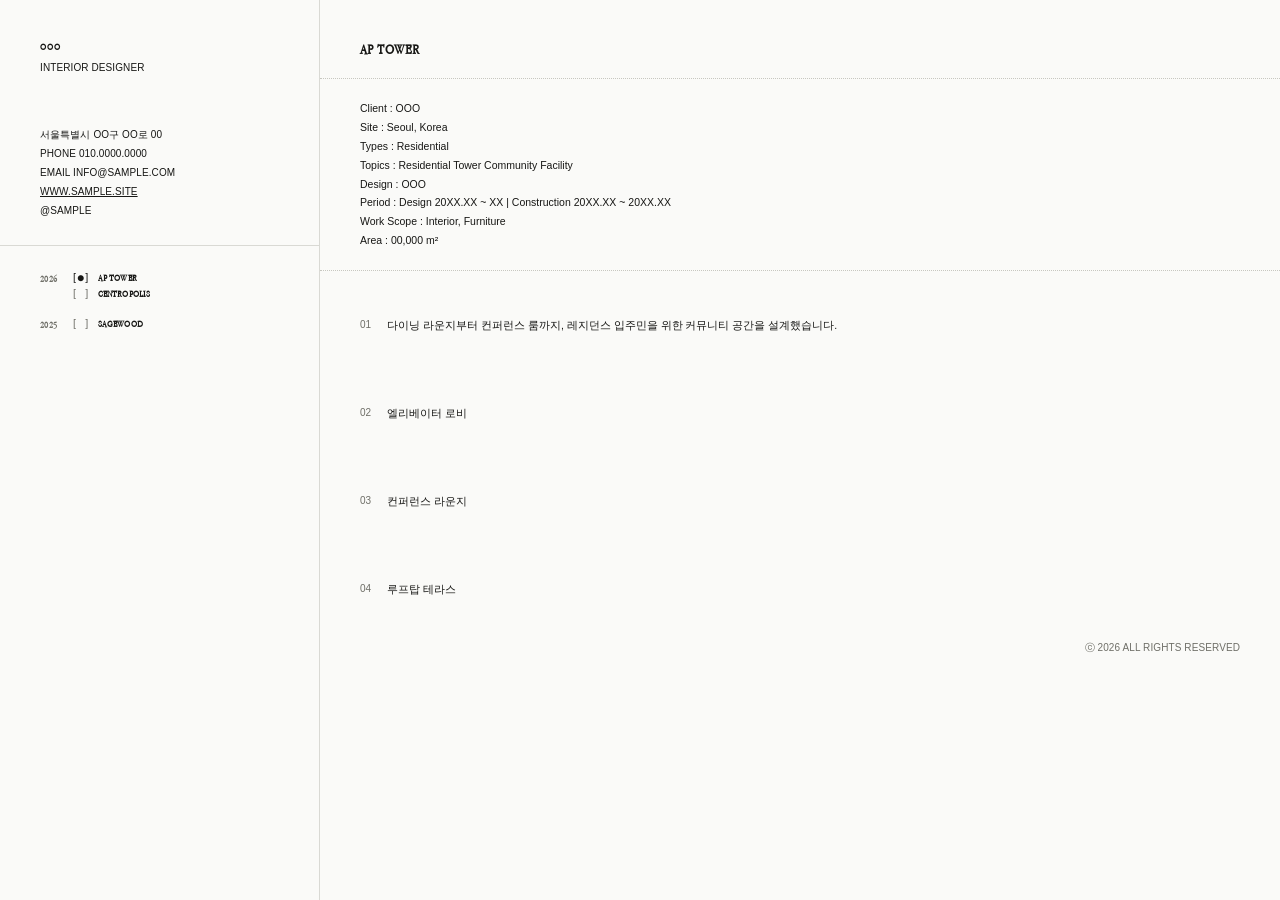
==== index.html @ 4965a157 "Initial commit: interior design portfolio site + builder tool Includes option-a (single page), optio" ====
<!DOCTYPE html>
<html lang="ko">
<head>
<meta charset="UTF-8" />
<meta http-equiv="refresh" content="0; url=./option-a/index.html" />
<title>OOO — Interior Portfolio</title>
<link rel="canonical" href="./option-a/index.html" />
</head>
<body>
<p><a href="./option-a/index.html">포트폴리오로 이동</a></p>
</body>
</html>
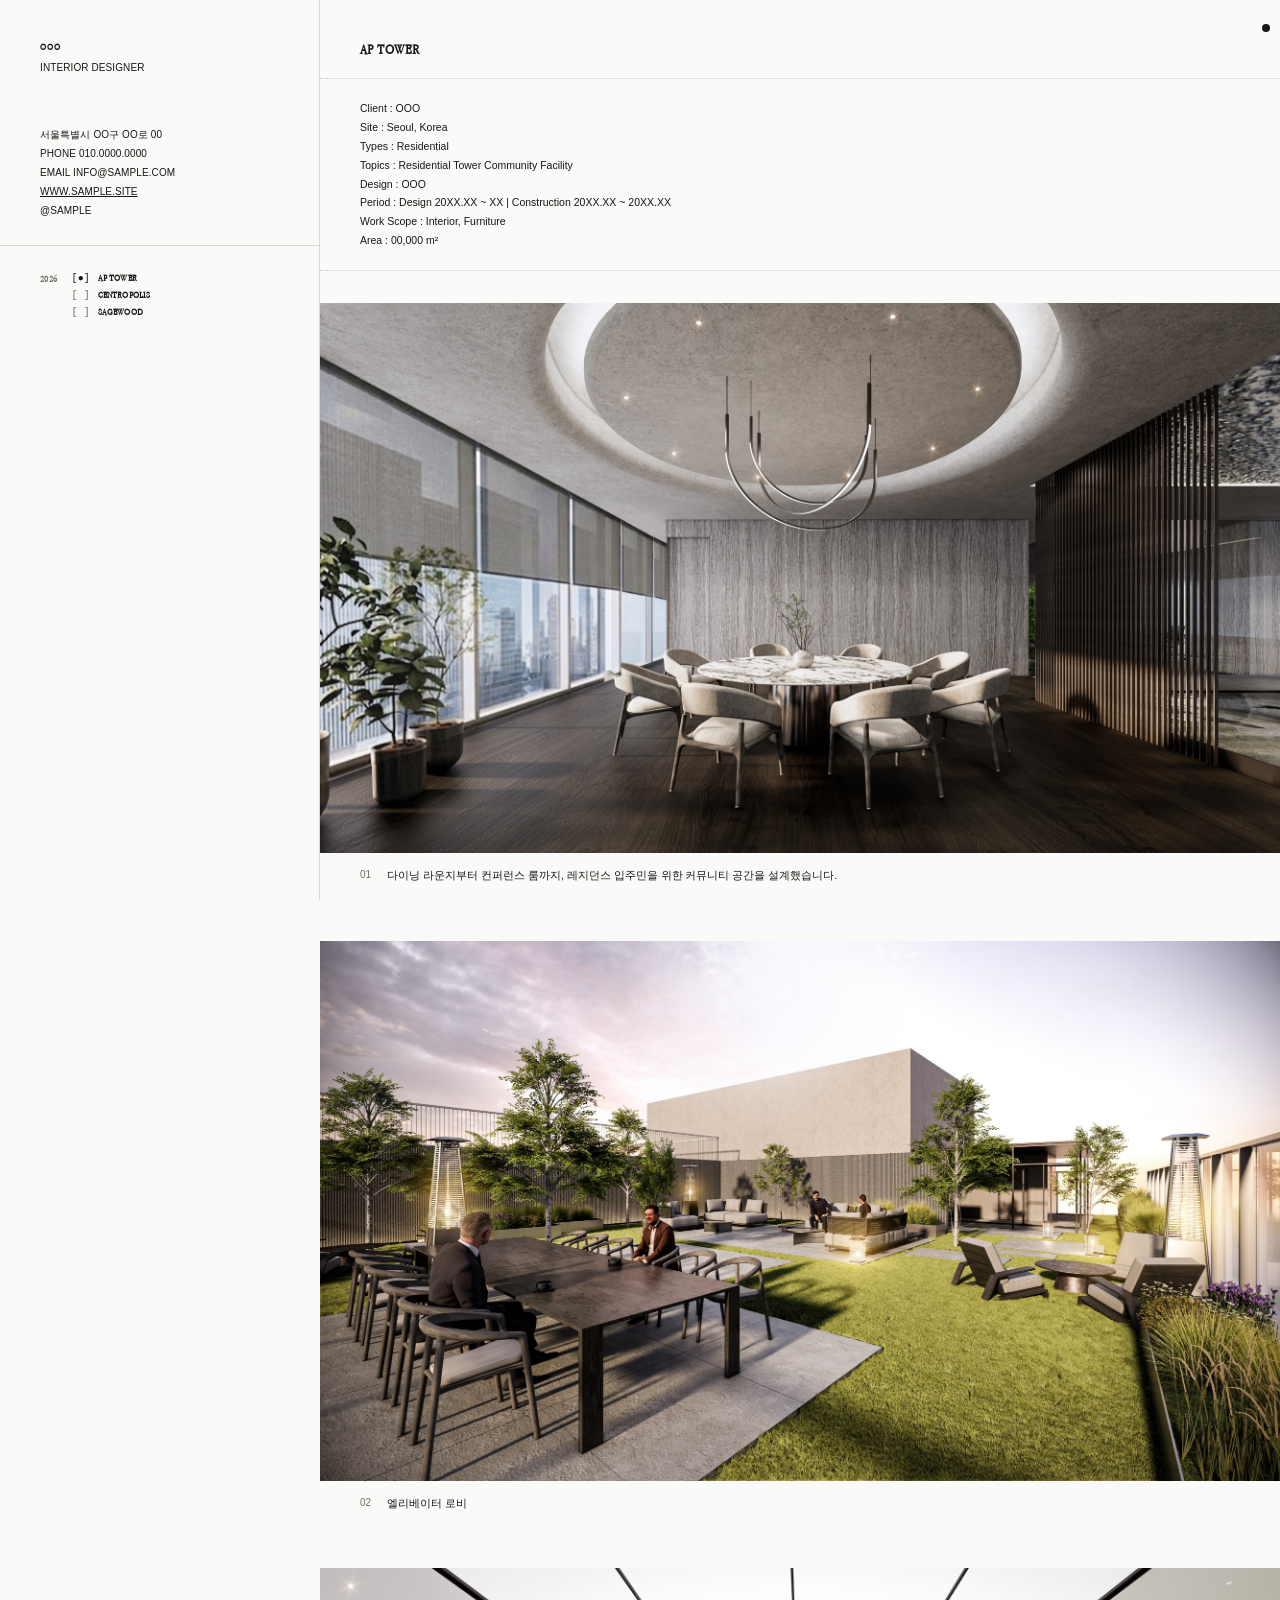
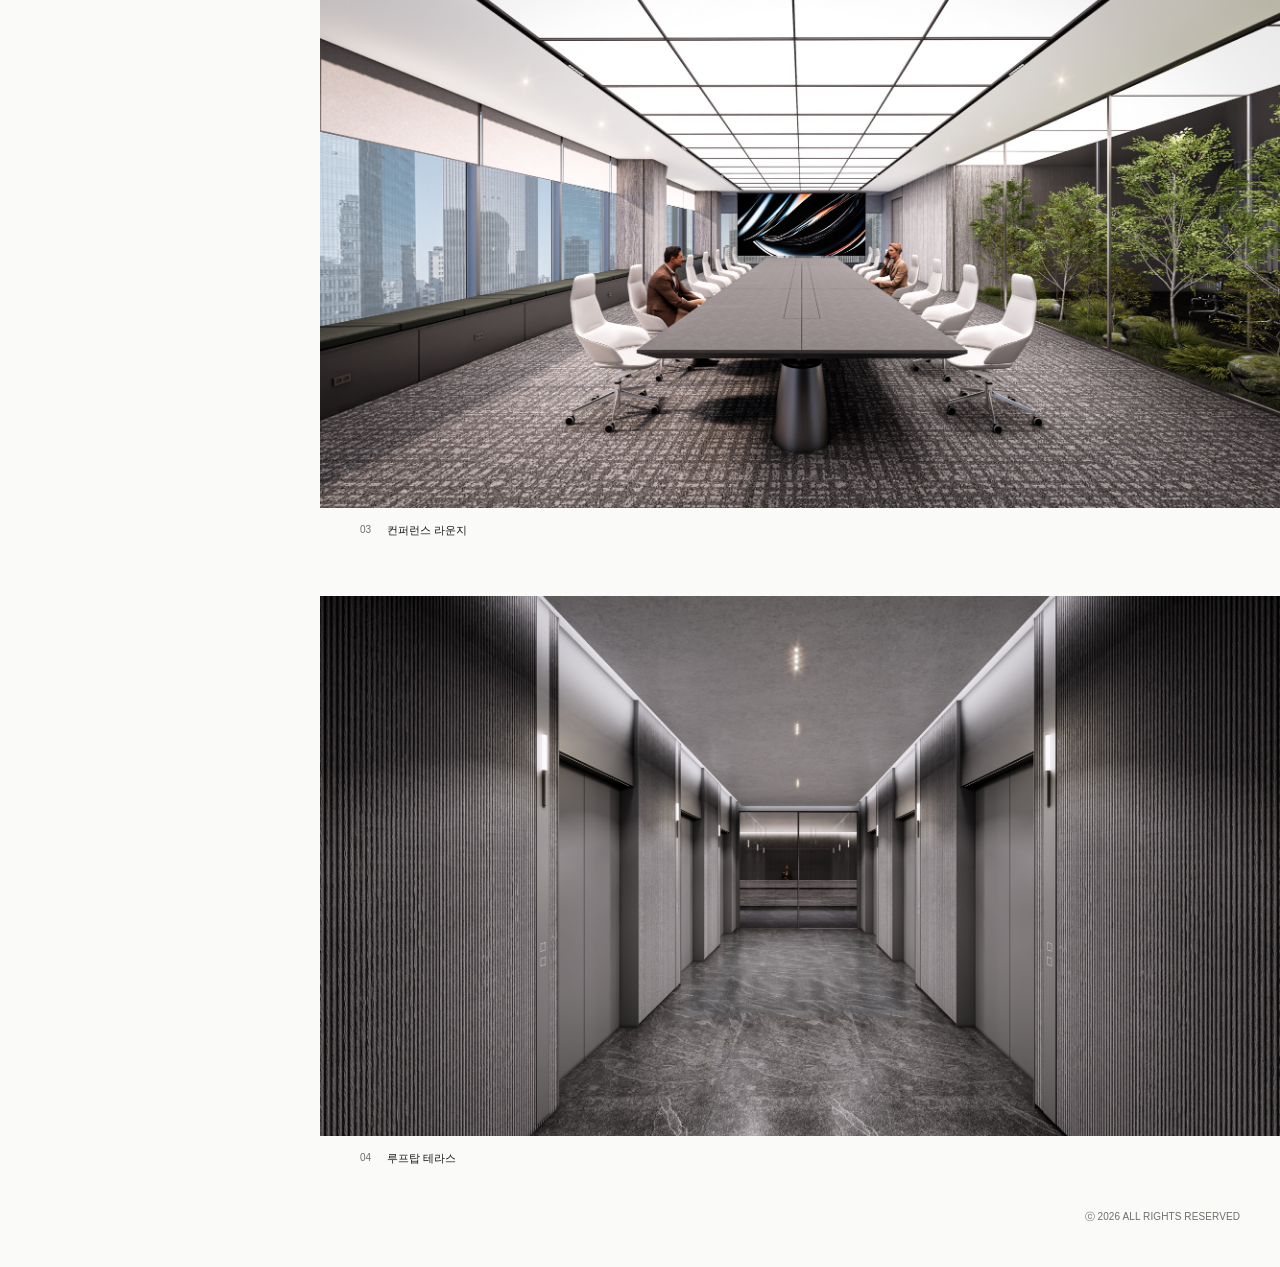
==== commit 41f1e7f3: "Redirect root page to option-a instantly via JS (avoid flash of fallback link)" ====
--- a/index.html
+++ b/index.html
@@ -2,9 +2,15 @@
 <html lang="ko">
 <head>
 <meta charset="UTF-8" />
+<script>location.replace("./option-a/index.html");</script>
 <meta http-equiv="refresh" content="0; url=./option-a/index.html" />
 <title>OOO — Interior Portfolio</title>
 <link rel="canonical" href="./option-a/index.html" />
+<style>
+  html,body{ height:100%; margin:0; background:#fafaf8; }
+  body{ display:flex; align-items:center; justify-content:center; }
+  a{ font-family:-apple-system,"Apple SD Gothic Neo",sans-serif; font-size:12px; color:#6f6f68; text-decoration:none; }
+</style>
 </head>
 <body>
 <p><a href="./option-a/index.html">포트폴리오로 이동</a></p>
